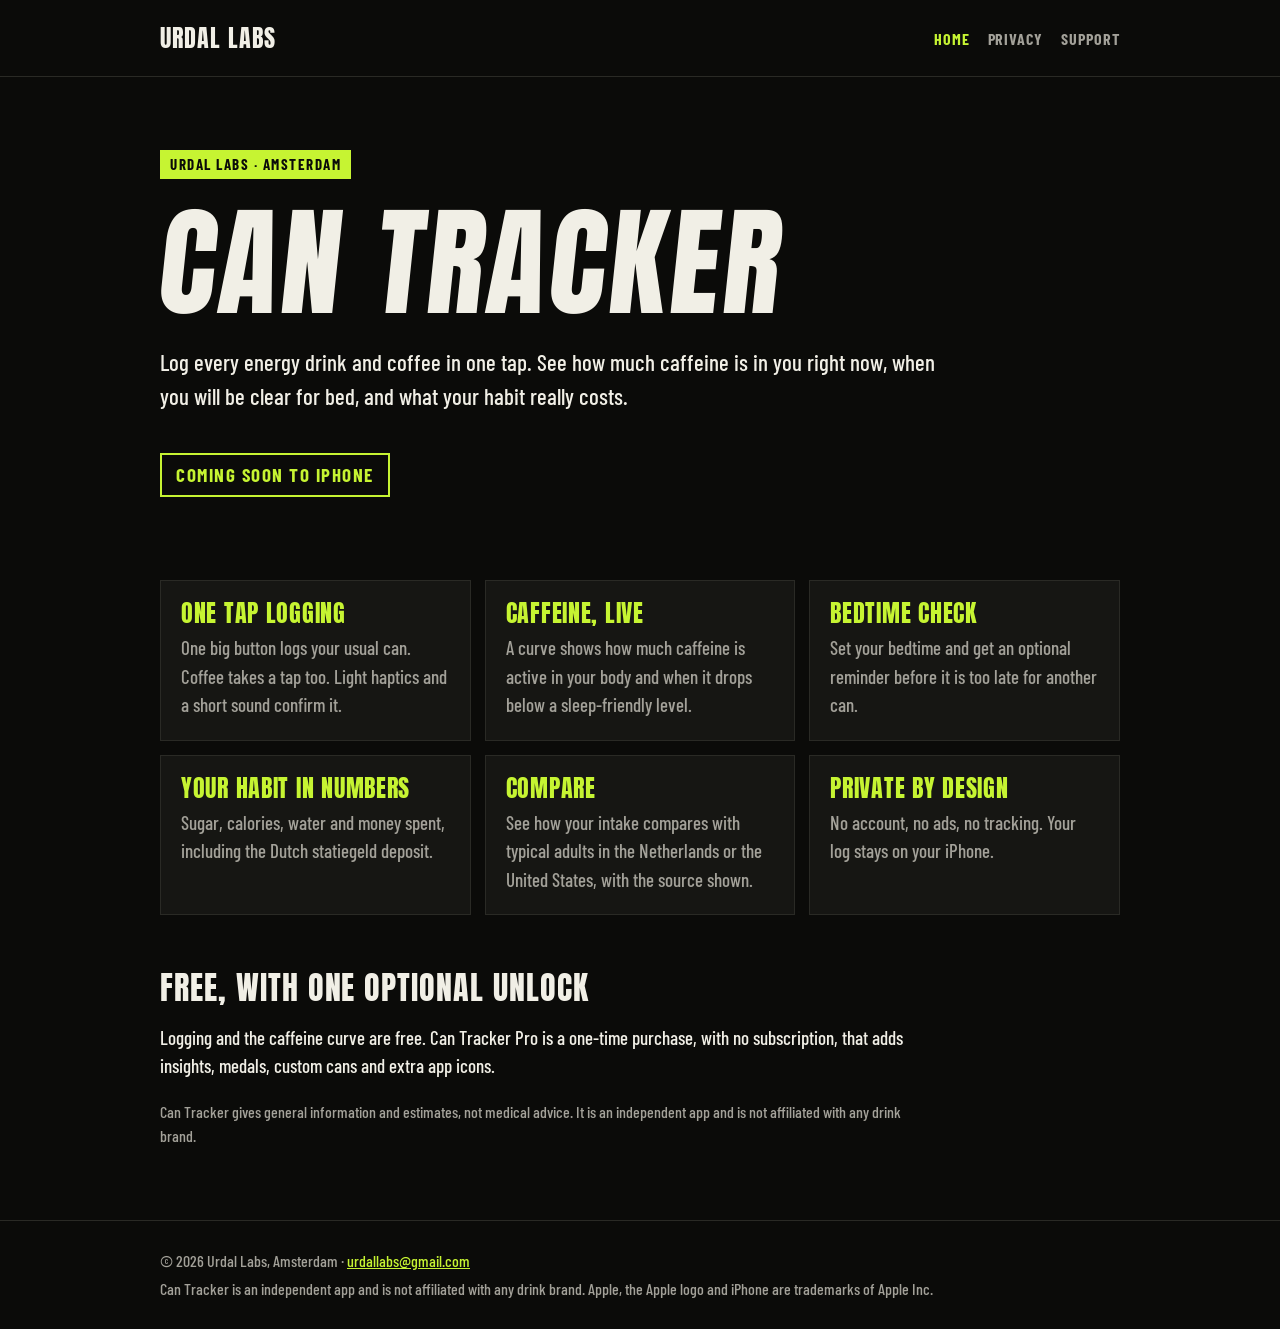
==== index.html @ dc5b7569 "Add files via upload" ====
<!doctype html>
<html lang="en"><head><meta charset="utf-8">
<meta name="viewport" content="width=device-width, initial-scale=1">
<title>Can Tracker: energy drink and caffeine log</title>
<meta name="description" content="Can Tracker is a private energy drink and caffeine log for iPhone by Urdal Labs.">
<link rel="stylesheet" href="assets/style.css">
</head><body>
<header class="top"><a class="brand" href="index.html">Urdal Labs</a><nav><a href="index.html" class=on>Home</a><a href="privacy.html">Privacy</a><a href="support.html">Support</a></nav></header>
<main>
<section class="hero">
  <p class="eyebrow">Urdal Labs · Amsterdam</p>
  <h1>Can Tracker</h1>
  <p class="lede">Log every energy drink and coffee in one tap. See how much caffeine is in you right now, when you will be clear for bed, and what your habit really costs.</p>
  <p class="soon">Coming soon to iPhone</p>
</section>
<section class="grid">
  <article><h2>One tap logging</h2><p>One big button logs your usual can. Coffee takes a tap too. Light haptics and a short sound confirm it.</p></article>
  <article><h2>Caffeine, live</h2><p>A curve shows how much caffeine is active in your body and when it drops below a sleep-friendly level.</p></article>
  <article><h2>Bedtime check</h2><p>Set your bedtime and get an optional reminder before it is too late for another can.</p></article>
  <article><h2>Your habit in numbers</h2><p>Sugar, calories, water and money spent, including the Dutch statiegeld deposit.</p></article>
  <article><h2>Compare</h2><p>See how your intake compares with typical adults in the Netherlands or the United States, with the source shown.</p></article>
  <article><h2>Private by design</h2><p>No account, no ads, no tracking. Your log stays on your iPhone.</p></article>
</section>
<section class="note">
  <h2>Free, with one optional unlock</h2>
  <p>Logging and the caffeine curve are free. Can Tracker Pro is a one-time purchase, with no subscription, that adds insights, medals, custom cans and extra app icons.</p>
  <p class="small">Can Tracker gives general information and estimates, not medical advice. It is an independent app and is not affiliated with any drink brand.</p>
</section>
</main>
<footer><p>© 2026 Urdal Labs, Amsterdam · <a href="mailto:urdallabs@gmail.com">urdallabs@gmail.com</a></p>
<p class="small">Can Tracker is an independent app and is not affiliated with any drink brand. Apple, the Apple logo and iPhone are trademarks of Apple Inc.</p></footer>
</body></html>
---- assets/style.css ----
@font-face{font-family:Anton;src:url(Anton-Regular.ttf);font-display:swap}
@font-face{font-family:BarlowC;src:url(BarlowCondensed-Medium.ttf);font-weight:500;font-display:swap}
@font-face{font-family:BarlowC;src:url(BarlowCondensed-Bold.ttf);font-weight:700;font-display:swap}
:root{--bg:#0b0b09;--card:#161613;--ink:#f1efe6;--sub:#a3a199;--lime:#c6f432;--edge:#2a2a25}
*{box-sizing:border-box}html{-webkit-text-size-adjust:100%}
body{margin:0;background:var(--bg);color:var(--ink);font:500 19px/1.5 BarlowC,"Arial Narrow",system-ui,sans-serif}
a{color:var(--lime)}
.top{display:flex;justify-content:space-between;align-items:center;gap:16px;padding:20px max(20px,calc((100% - 960px)/2));border-bottom:1px solid var(--edge)}
.brand{font:400 24px Anton,Impact,sans-serif;letter-spacing:.04em;color:var(--ink);text-decoration:none;text-transform:uppercase}
nav a{margin-left:18px;color:var(--sub);text-decoration:none;font-weight:700;letter-spacing:.06em;text-transform:uppercase;font-size:16px}
nav a.on,nav a:hover{color:var(--lime)}
main{padding:0 max(20px,calc((100% - 960px)/2))}
h1,h2,h3{font-family:Anton,Impact,sans-serif;font-weight:400;text-transform:uppercase;letter-spacing:.03em;line-height:1.05;margin:0}
.hero{padding:72px 0 40px}.eyebrow{display:inline-block;background:var(--lime);color:#0b0b09;font-weight:700;letter-spacing:.1em;text-transform:uppercase;font-size:15px;padding:3px 10px;margin:0 0 20px}
.hero h1{font-size:clamp(56px,12vw,120px);transform:skewX(-6deg)}
.lede{max-width:34em;font-size:23px;color:var(--ink);margin:20px 0}
.soon{display:inline-block;border:2px solid var(--lime);color:var(--lime);padding:6px 14px;font-weight:700;letter-spacing:.08em;text-transform:uppercase}
.grid{display:grid;grid-template-columns:repeat(auto-fit,minmax(260px,1fr));gap:14px;padding:24px 0}
.grid article{background:var(--card);border:1px solid var(--edge);padding:20px}
.grid h2{font-size:24px;margin-bottom:8px;color:var(--lime)}.grid p{margin:0;color:var(--sub)}
.note{padding:32px 0 56px;max-width:40em}.note h2{font-size:32px;margin-bottom:10px}
.doc{padding:48px 0 64px;max-width:44em}.doc h1{font-size:clamp(40px,8vw,64px)}
.doc h2{font-size:28px;margin:36px 0 8px;color:var(--lime)}.doc h3{font-size:22px;margin:24px 0 6px}
.doc p{margin:8px 0}.meta,.small{color:var(--sub);font-size:16px}
footer{border-top:1px solid var(--edge);padding:24px max(20px,calc((100% - 960px)/2));color:var(--sub);font-size:16px}footer p{margin:4px 0}
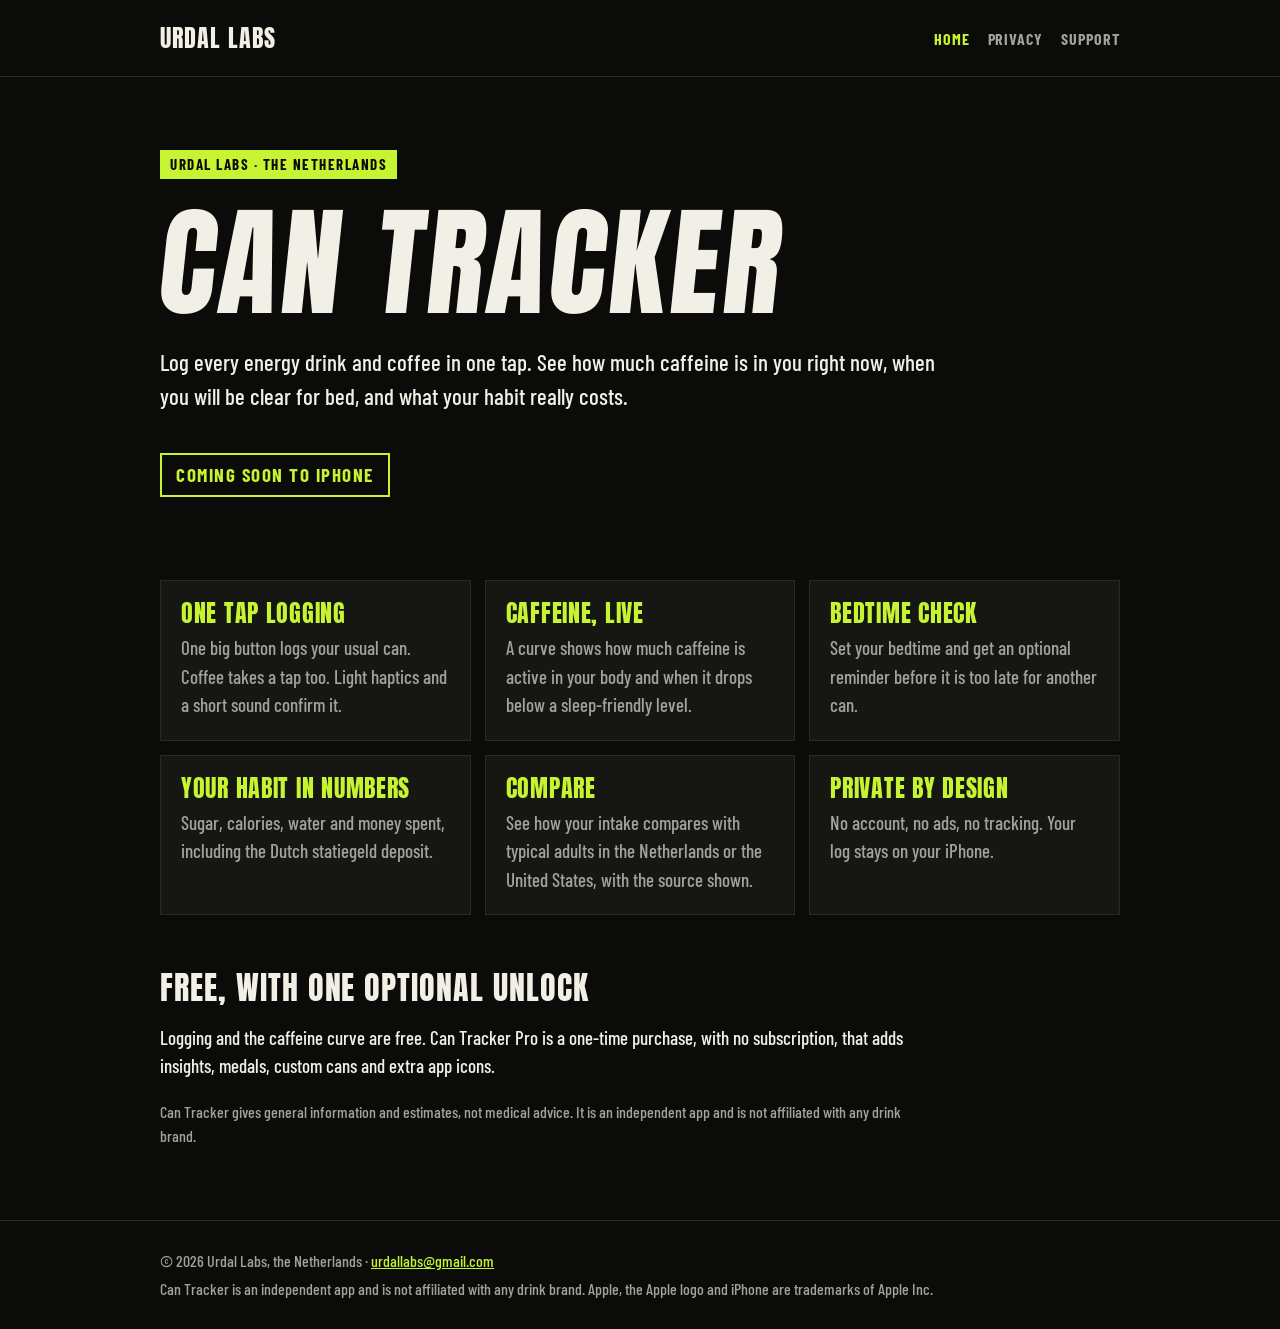
==== commit 3f2b7d02: "Add files via upload" ====
--- a/index.html
+++ b/index.html
@@ -8,7 +8,7 @@
 <header class="top"><a class="brand" href="index.html">Urdal Labs</a><nav><a href="index.html" class=on>Home</a><a href="privacy.html">Privacy</a><a href="support.html">Support</a></nav></header>
 <main>
 <section class="hero">
-  <p class="eyebrow">Urdal Labs · Amsterdam</p>
+  <p class="eyebrow">Urdal Labs · The Netherlands</p>
   <h1>Can Tracker</h1>
   <p class="lede">Log every energy drink and coffee in one tap. See how much caffeine is in you right now, when you will be clear for bed, and what your habit really costs.</p>
   <p class="soon">Coming soon to iPhone</p>
@@ -27,6 +27,6 @@
   <p class="small">Can Tracker gives general information and estimates, not medical advice. It is an independent app and is not affiliated with any drink brand.</p>
 </section>
 </main>
-<footer><p>© 2026 Urdal Labs, Amsterdam · <a href="mailto:urdallabs@gmail.com">urdallabs@gmail.com</a></p>
+<footer><p>© 2026 Urdal Labs, the Netherlands · <a href="mailto:urdallabs@gmail.com">urdallabs@gmail.com</a></p>
 <p class="small">Can Tracker is an independent app and is not affiliated with any drink brand. Apple, the Apple logo and iPhone are trademarks of Apple Inc.</p></footer>
 </body></html>
